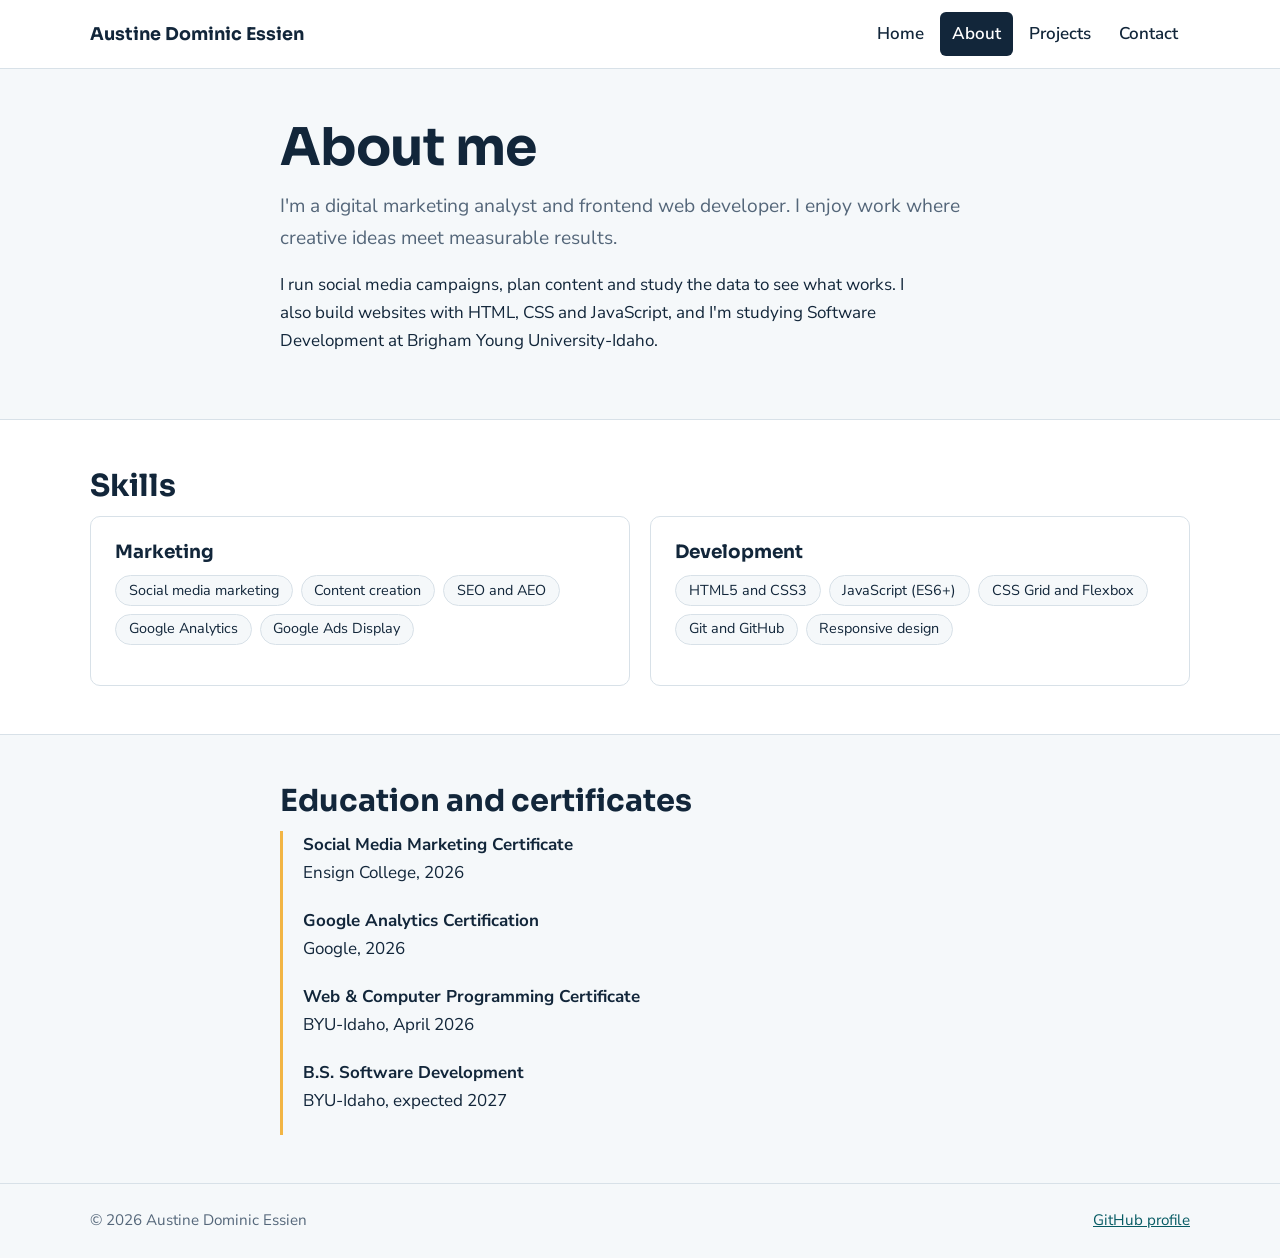
==== about.html @ 6ae102e4 "push" ====
<!DOCTYPE html>
<html lang="en">

<head>
    <meta charset="UTF-8">
    <meta name="viewport" content="width=device-width, initial-scale=1.0">
    <title>About | Austine Dominic Essien</title>
    <meta name="description" content="About Austine Dominic Essien: skills, education and certifications.">
    <link rel="preconnect" href="https://fonts.googleapis.com">
    <link rel="preconnect" href="https://fonts.gstatic.com" crossorigin>
    <link href="https://fonts.googleapis.com/css2?family=Nunito+Sans:wght@400;600&family=Sora:wght@600;700&display=swap"
        rel="stylesheet">
    <link rel="stylesheet" href="portfolio.css">
    <script src="portfolio.js" defer></script>
</head>

<body>
    <a class="skip-link" href="#main">Skip to content</a>
    <header class="site-header">
        <div class="container bar">
            <a class="brand" href="index.html">Austine Dominic Essien</a>
            <button class="nav-toggle" type="button" aria-expanded="false" aria-controls="site-nav">Menu</button>
            <nav id="site-nav" aria-label="Main">
                <a href="index.html">Home</a>
                <a href="about.html">About</a>
                <a href="projects.html">Projects</a>
                <a href="contact.html">Contact</a>
            </nav>
        </div>
    </header>

    <main id="main">
        <section class="section">
            <div class="container narrow">
                <h1>About me</h1>
                <p class="lead">I'm a digital marketing analyst and frontend web developer. I enjoy work where creative
                    ideas meet measurable results.</p>
                <p>I run social media campaigns, plan content and study the data to see what works. I also build
                    websites with HTML, CSS and JavaScript, and I'm studying Software Development at Brigham Young
                    University-Idaho.</p>
            </div>
        </section>

        <section class="section alt">
            <div class="container">
                <h2>Skills</h2>
                <div class="grid grid-2">
                    <div class="card">
                        <h3>Marketing</h3>
                        <ul class="tags">
                            <li>Social media marketing</li>
                            <li>Content creation</li>
                            <li>SEO and AEO</li>
                            <li>Google Analytics</li>
                            <li>Google Ads Display</li>
                        </ul>
                    </div>
                    <div class="card">
                        <h3>Development</h3>
                        <ul class="tags">
                            <li>HTML5 and CSS3</li>
                            <li>JavaScript (ES6+)</li>
                            <li>CSS Grid and Flexbox</li>
                            <li>Git and GitHub</li>
                            <li>Responsive design</li>
                        </ul>
                    </div>
                </div>
            </div>
        </section>

        <section class="section">
            <div class="container narrow">
                <h2>Education and certificates</h2>
                <ul class="timeline">
                    <li><strong>Social Media Marketing Certificate</strong> Ensign College, 2026</li>
                    <li><strong>Google Analytics Certification</strong> Google, 2026</li>
                    <li><strong>Web &amp; Computer Programming Certificate</strong> BYU-Idaho, April 2026</li>
                    <li><strong>B.S. Software Development</strong> BYU-Idaho, expected 2027</li>
                </ul>
            </div>
        </section>
    </main>

    <footer class="site-footer">
        <div class="container">
            <p>&copy; <span id="year">2026</span> Austine Dominic Essien</p>
            <p><a href="https://github.com/kokess.io" target="_blank" rel="noopener">GitHub profile</a></p>
        </div>
    </footer>
</body>

</html>
---- portfolio.css ----
/* ---------- Design tokens ---------- */
:root {
    --bg: #f5f8fa;
    --surface: #ffffff;
    --ink: #12263a;
    --muted: #55677a;
    --line: #d8e1e8;
    --accent: #0b7a85;
    --accent-dark: #075b64;
    --highlight: #f2b544;
    --radius: 10px;
    --font-head: "Sora", system-ui, sans-serif;
    --font-body: "Nunito Sans", system-ui, sans-serif;
}

/* ---------- Base ---------- */
*,
*::before,
*::after {
    box-sizing: border-box;
}

body {
    margin: 0;
    background: var(--bg);
    color: var(--ink);
    font-family: var(--font-body);
    font-size: 1.0625rem;
    line-height: 1.65;
}

h1,
h2,
h3 {
    font-family: var(--font-head);
    line-height: 1.2;
    margin: 0 0 0.75rem;
}

h1 {
    font-size: clamp(2rem, 5vw, 3.25rem);
    letter-spacing: -0.02em;
}

h2 {
    font-size: clamp(1.4rem, 3vw, 1.9rem);
}

h3 {
    font-size: 1.15rem;
}

p {
    margin: 0 0 1rem;
    max-width: 65ch;
}

a {
    color: var(--accent-dark);
}

a:hover {
    color: var(--accent);
}

:focus-visible {
    outline: 3px solid var(--highlight);
    outline-offset: 2px;
}

.container {
    width: min(1100px, 92%);
    margin-inline: auto;
}

.narrow {
    width: min(720px, 92%);
}

.skip-link {
    position: absolute;
    left: -999px;
    top: 0;
    background: var(--ink);
    color: #fff;
    padding: 0.5rem 1rem;
}

.skip-link:focus {
    left: 0;
    z-index: 20;
}

/* ---------- Header and navigation ---------- */
.site-header {
    position: sticky;
    top: 0;
    z-index: 10;
    background: var(--surface);
    border-bottom: 1px solid var(--line);
}

.bar {
    display: flex;
    align-items: center;
    justify-content: space-between;
    flex-wrap: wrap;
    gap: 0.5rem;
    padding: 0.75rem 0;
}

.brand {
    font-family: var(--font-head);
    font-weight: 700;
    color: var(--ink);
    text-decoration: none;
    font-size: 1.1rem;
}

#site-nav {
    display: none;
    width: 100%;
    flex-direction: column;
    gap: 0.25rem;
}

#site-nav.open {
    display: flex;
}

#site-nav a {
    padding: 0.5rem 0.75rem;
    border-radius: 6px;
    color: var(--ink);
    text-decoration: none;
    font-weight: 600;
}

#site-nav a:hover {
    background: var(--bg);
}

#site-nav a[aria-current="page"] {
    background: var(--ink);
    color: #fff;
}

.nav-toggle {
    font: inherit;
    font-weight: 600;
    cursor: pointer;
    background: transparent;
    color: var(--ink);
    border: 1px solid var(--line);
    border-radius: 6px;
    padding: 0.4rem 0.9rem;
}

/* ---------- Sections ---------- */
.section {
    padding: 3rem 0;
}

.section.alt {
    background: var(--surface);
    border-block: 1px solid var(--line);
}

.lead {
    font-size: 1.2rem;
    color: var(--muted);
}

/* ---------- Hero ---------- */
.hero {
    padding: 3.5rem 0 3rem;
}

.hero-grid {
    display: grid;
    gap: 2rem;
    align-items: center;
}

.avatar {
    width: 160px;
    height: 160px;
    border-radius: 50%;
    display: grid;
    place-items: center;
    background: var(--accent);
    color: #fff;
    font-family: var(--font-head);
    font-size: 2.6rem;
    font-weight: 700;
    border: 6px solid var(--highlight);
    justify-self: start;
}

/* ---------- Buttons ---------- */
.actions {
    display: flex;
    flex-wrap: wrap;
    gap: 0.75rem;
    margin-top: 1.25rem;
}

.btn {
    display: inline-block;
    font: inherit;
    font-weight: 600;
    cursor: pointer;
    padding: 0.7rem 1.4rem;
    border-radius: var(--radius);
    background: var(--accent);
    color: #fff;
    border: 2px solid var(--accent);
    text-decoration: none;
}

.btn:hover {
    background: var(--accent-dark);
    border-color: var(--accent-dark);
    color: #fff;
}

.btn-outline {
    background: transparent;
    color: var(--accent-dark);
}

/* ---------- Responsive grids (CSS Grid) ---------- */
.grid {
    display: grid;
    gap: 1.25rem;
    grid-template-columns: 1fr;
}

.card {
    background: var(--surface);
    border: 1px solid var(--line);
    border-radius: var(--radius);
    padding: 1.5rem;
}

.card p {
    color: var(--muted);
}

.project {
    display: flex;
    flex-direction: column;
}

.project .actions {
    margin-top: auto;
    padding-top: 0.75rem;
    gap: 1.25rem;
}

.project .actions a {
    font-weight: 600;
}

.tags {
    list-style: none;
    padding: 0;
    margin: 0 0 1rem;
    display: flex;
    flex-wrap: wrap;
    gap: 0.5rem;
}

.tags li {
    background: var(--bg);
    border: 1px solid var(--line);
    border-radius: 999px;
    padding: 0.15rem 0.8rem;
    font-size: 0.9rem;
}

.timeline {
    list-style: none;
    padding: 0;
    margin: 0;
    border-left: 3px solid var(--highlight);
}

.timeline li {
    padding: 0 0 1.25rem 1.25rem;
}

.timeline strong {
    display: block;
}

/* ---------- Contact form ---------- */
.field {
    margin-bottom: 1.25rem;
}

label {
    display: block;
    font-weight: 600;
    margin-bottom: 0.35rem;
}

input,
textarea {
    width: 100%;
    font: inherit;
    color: var(--ink);
    padding: 0.7rem 0.85rem;
    background: var(--surface);
    border: 1px solid #9fb0bf;
    border-radius: 8px;
}

input[aria-invalid="true"],
textarea[aria-invalid="true"] {
    border-color: #b3261e;
}

.error {
    color: #b3261e;
    font-size: 0.95rem;
    margin: 0.3rem 0 0;
    min-height: 1.2em;
}

#form-status {
    margin-top: 1rem;
    font-weight: 600;
    color: var(--accent-dark);
}

.find-me {
    margin-top: 2rem;
}

/* ---------- Footer ---------- */
.site-footer {
    border-top: 1px solid var(--line);
    padding: 1.5rem 0;
    color: var(--muted);
    font-size: 0.95rem;
}

.site-footer .container {
    display: flex;
    flex-wrap: wrap;
    justify-content: space-between;
    gap: 0.5rem;
}

.site-footer p {
    margin: 0;
}

/* ---------- Tablet and up ---------- */
@media (min-width: 700px) {
    .nav-toggle {
        display: none;
    }

    #site-nav,
    #site-nav.open {
        display: flex;
        flex-direction: row;
        width: auto;
    }

    .grid-2 {
        grid-template-columns: repeat(2, 1fr);
    }

    .grid-3 {
        grid-template-columns: repeat(auto-fit, minmax(260px, 1fr));
    }

    .hero-grid {
        grid-template-columns: 1fr 220px;
    }

    .avatar {
        width: 200px;
        height: 200px;
        justify-self: end;
    }
}
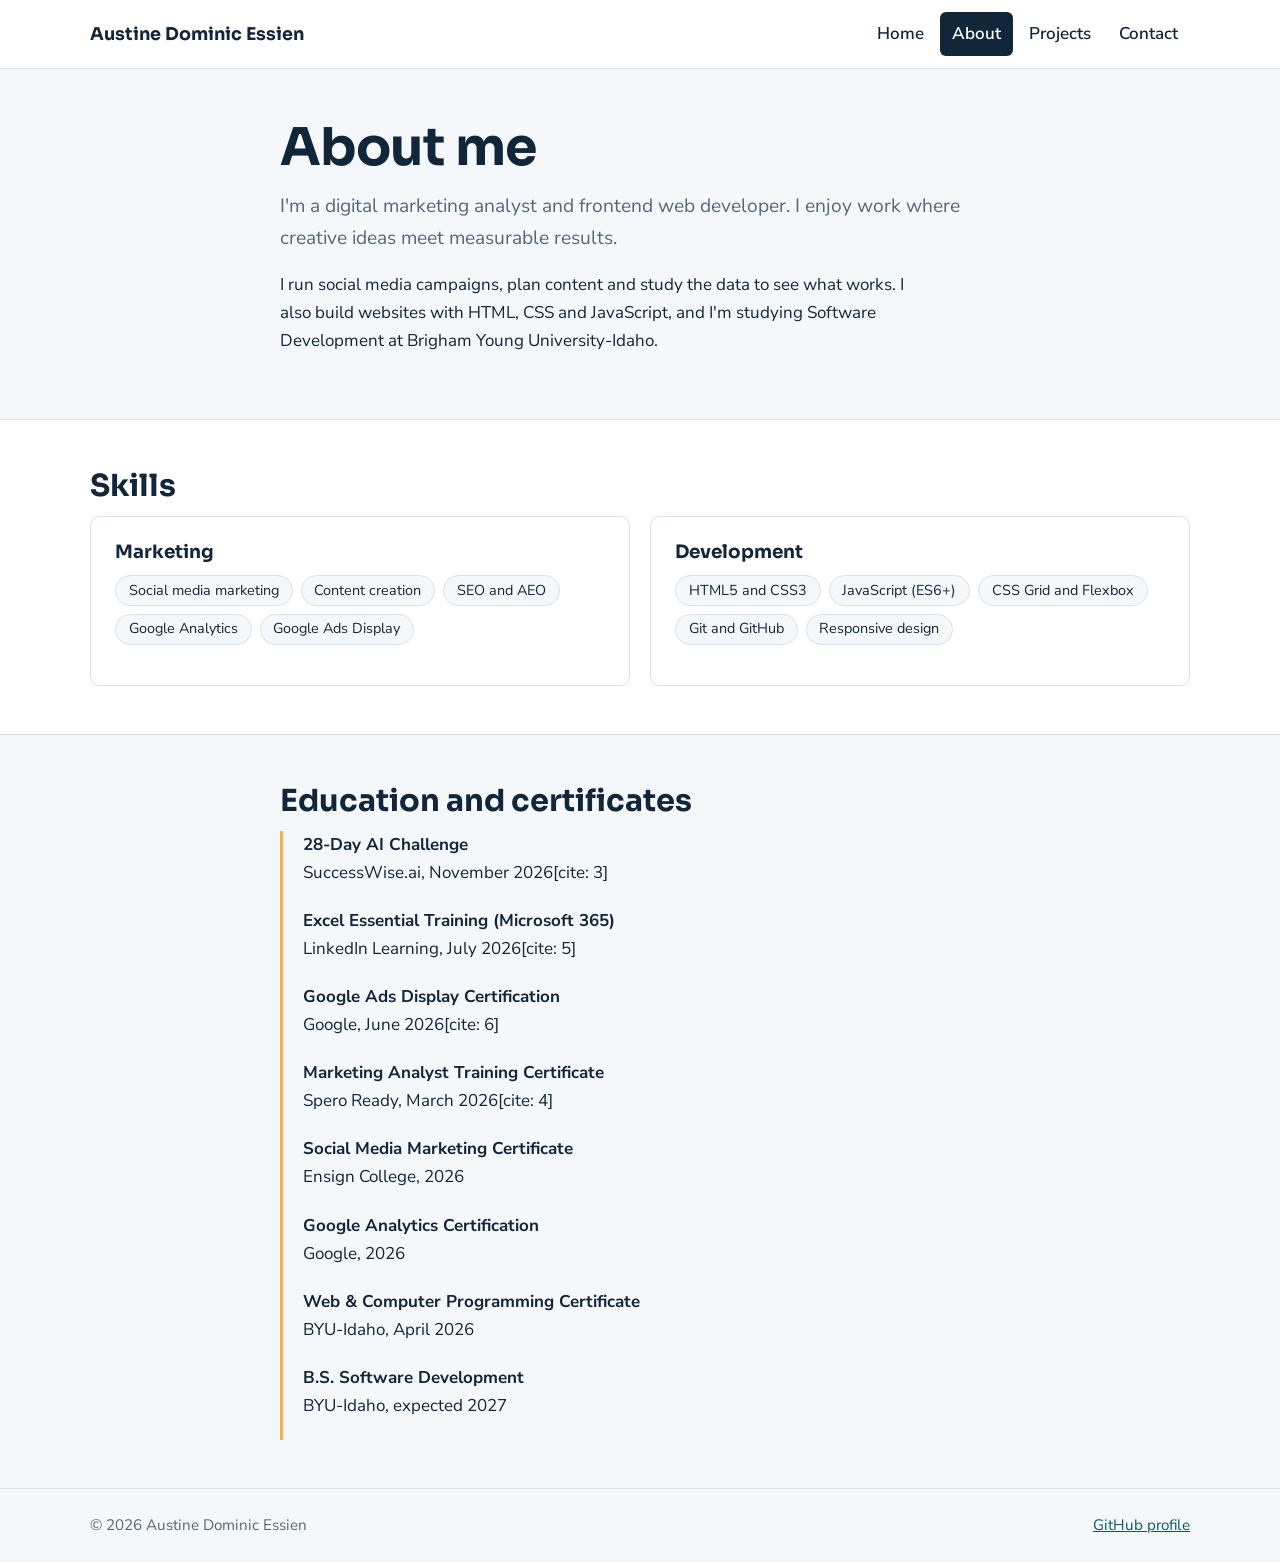
==== commit 30e4fc55: "push" ====
--- a/about.html
+++ b/about.html
@@ -73,6 +73,11 @@
             <div class="container narrow">
                 <h2>Education and certificates</h2>
                 <ul class="timeline">
+                    <li><strong>28-Day AI Challenge</strong> SuccessWise.ai, November 2026[cite: 3]</li>
+                    <li><strong>Excel Essential Training (Microsoft 365)</strong> LinkedIn Learning, July 2026[cite: 5]
+                    </li>
+                    <li><strong>Google Ads Display Certification</strong> Google, June 2026[cite: 6]</li>
+                    <li><strong>Marketing Analyst Training Certificate</strong> Spero Ready, March 2026[cite: 4]</li>
                     <li><strong>Social Media Marketing Certificate</strong> Ensign College, 2026</li>
                     <li><strong>Google Analytics Certification</strong> Google, 2026</li>
                     <li><strong>Web &amp; Computer Programming Certificate</strong> BYU-Idaho, April 2026</li>
@@ -85,7 +90,7 @@
     <footer class="site-footer">
         <div class="container">
             <p>&copy; <span id="year">2026</span> Austine Dominic Essien</p>
-            <p><a href="https://github.com/kokess.io" target="_blank" rel="noopener">GitHub profile</a></p>
+            <p><a href="https://github.com/kokess" target="_blank" rel="noopener">GitHub profile</a></p>
         </div>
     </footer>
 </body>
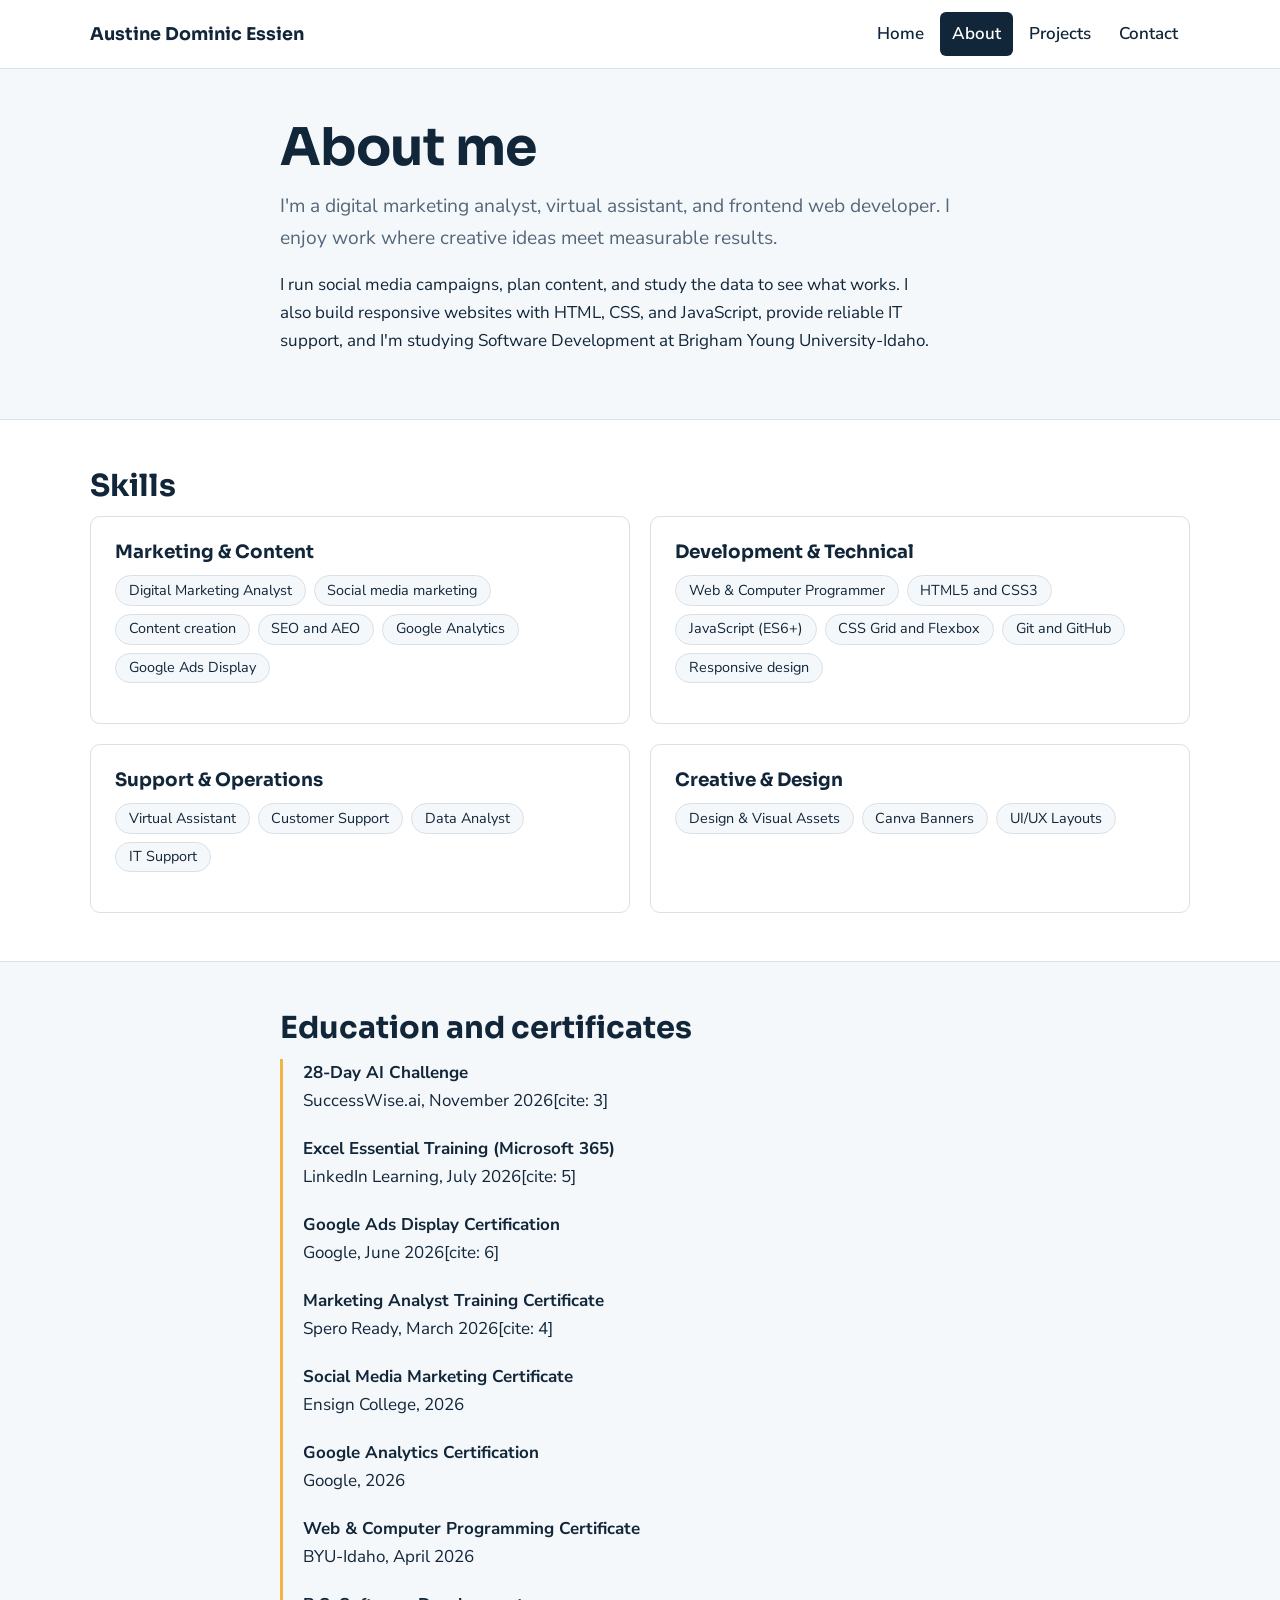
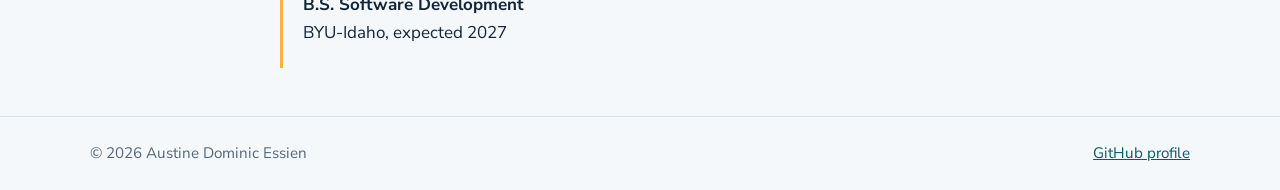
==== commit e1834b57: "push" ====
--- a/about.html
+++ b/about.html
@@ -33,11 +33,11 @@
         <section class="section">
             <div class="container narrow">
                 <h1>About me</h1>
-                <p class="lead">I'm a digital marketing analyst and frontend web developer. I enjoy work where creative
-                    ideas meet measurable results.</p>
-                <p>I run social media campaigns, plan content and study the data to see what works. I also build
-                    websites with HTML, CSS and JavaScript, and I'm studying Software Development at Brigham Young
-                    University-Idaho.</p>
+                <p class="lead">I'm a digital marketing analyst, virtual assistant, and frontend web developer. I enjoy
+                    work where creative ideas meet measurable results.</p>
+                <p>I run social media campaigns, plan content, and study the data to see what works. I also build
+                    responsive websites with HTML, CSS, and JavaScript, provide reliable IT support, and I'm studying
+                    Software Development at Brigham Young University-Idaho.</p>
             </div>
         </section>
 
@@ -46,8 +46,9 @@
                 <h2>Skills</h2>
                 <div class="grid grid-2">
                     <div class="card">
-                        <h3>Marketing</h3>
+                        <h3>Marketing & Content</h3>
                         <ul class="tags">
+                            <li>Digital Marketing Analyst</li>
                             <li>Social media marketing</li>
                             <li>Content creation</li>
                             <li>SEO and AEO</li>
@@ -56,13 +57,31 @@
                         </ul>
                     </div>
                     <div class="card">
-                        <h3>Development</h3>
+                        <h3>Development & Technical</h3>
                         <ul class="tags">
+                            <li>Web & Computer Programmer</li>
                             <li>HTML5 and CSS3</li>
                             <li>JavaScript (ES6+)</li>
                             <li>CSS Grid and Flexbox</li>
                             <li>Git and GitHub</li>
                             <li>Responsive design</li>
+                        </ul>
+                    </div>
+                    <div class="card">
+                        <h3>Support & Operations</h3>
+                        <ul class="tags">
+                            <li>Virtual Assistant</li>
+                            <li>Customer Support</li>
+                            <li>Data Analyst</li>
+                            <li>IT Support</li>
+                        </ul>
+                    </div>
+                    <div class="card">
+                        <h3>Creative & Design</h3>
+                        <ul class="tags">
+                            <li>Design & Visual Assets</li>
+                            <li>Canva Banners</li>
+                            <li>UI/UX Layouts</li>
                         </ul>
                     </div>
                 </div>
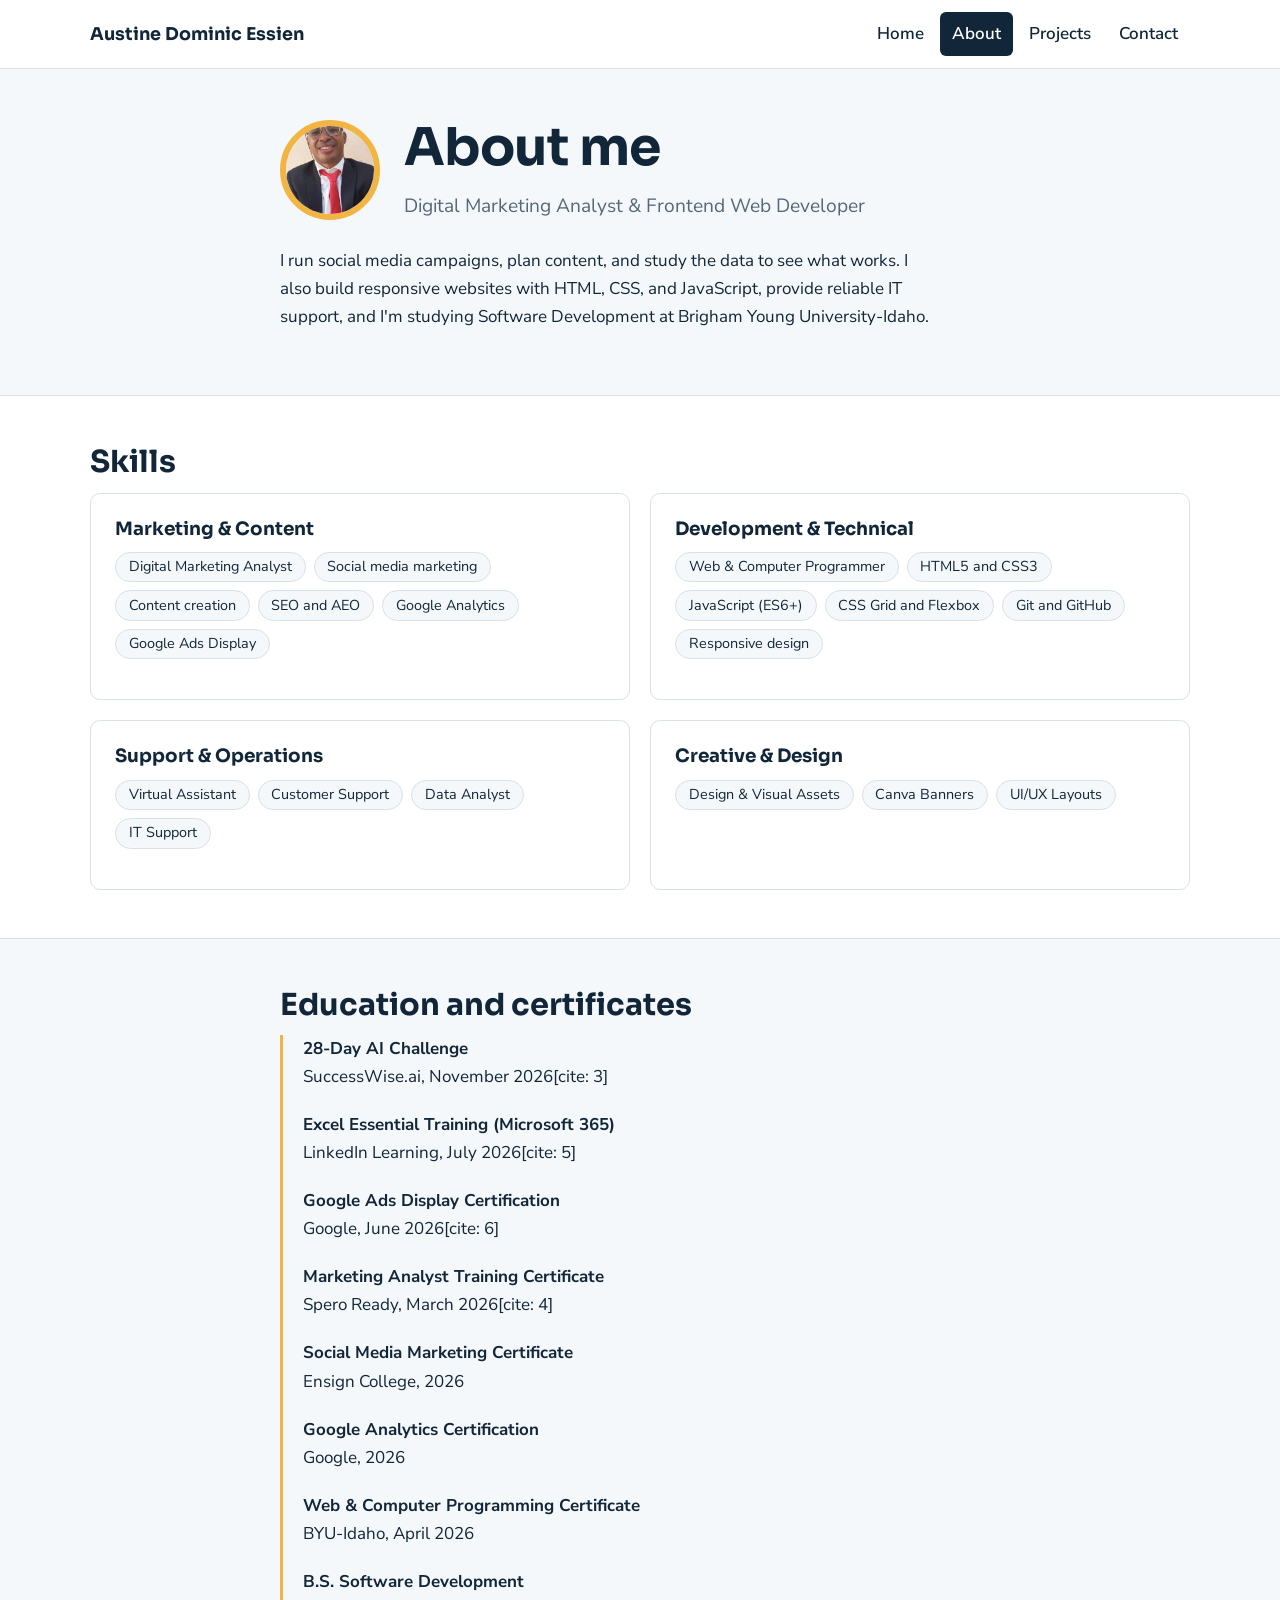
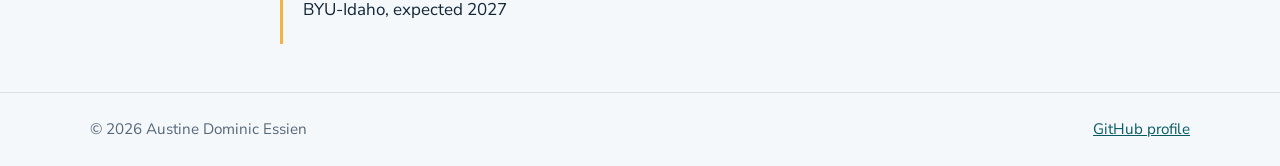
==== commit e43a3cfd: "push" ====
--- a/about.html
+++ b/about.html
@@ -32,9 +32,14 @@
     <main id="main">
         <section class="section">
             <div class="container narrow">
-                <h1>About me</h1>
-                <p class="lead">I'm a digital marketing analyst, virtual assistant, and frontend web developer. I enjoy
-                    work where creative ideas meet measurable results.</p>
+                <div style="display: flex; align-items: center; gap: 1.5rem; margin-bottom: 1.5rem;">
+                    <img src="images/myphoto.jpeg" alt="Austine Dominic Essien" class="avatar"
+                        style="width: 100px; height: 100px; object-fit: cover; border-radius: 50%;">
+                    <div>
+                        <h1>About me</h1>
+                        <p class="lead" style="margin: 0;">Digital Marketing Analyst & Frontend Web Developer</p>
+                    </div>
+                </div>
                 <p>I run social media campaigns, plan content, and study the data to see what works. I also build
                     responsive websites with HTML, CSS, and JavaScript, provide reliable IT support, and I'm studying
                     Software Development at Brigham Young University-Idaho.</p>
